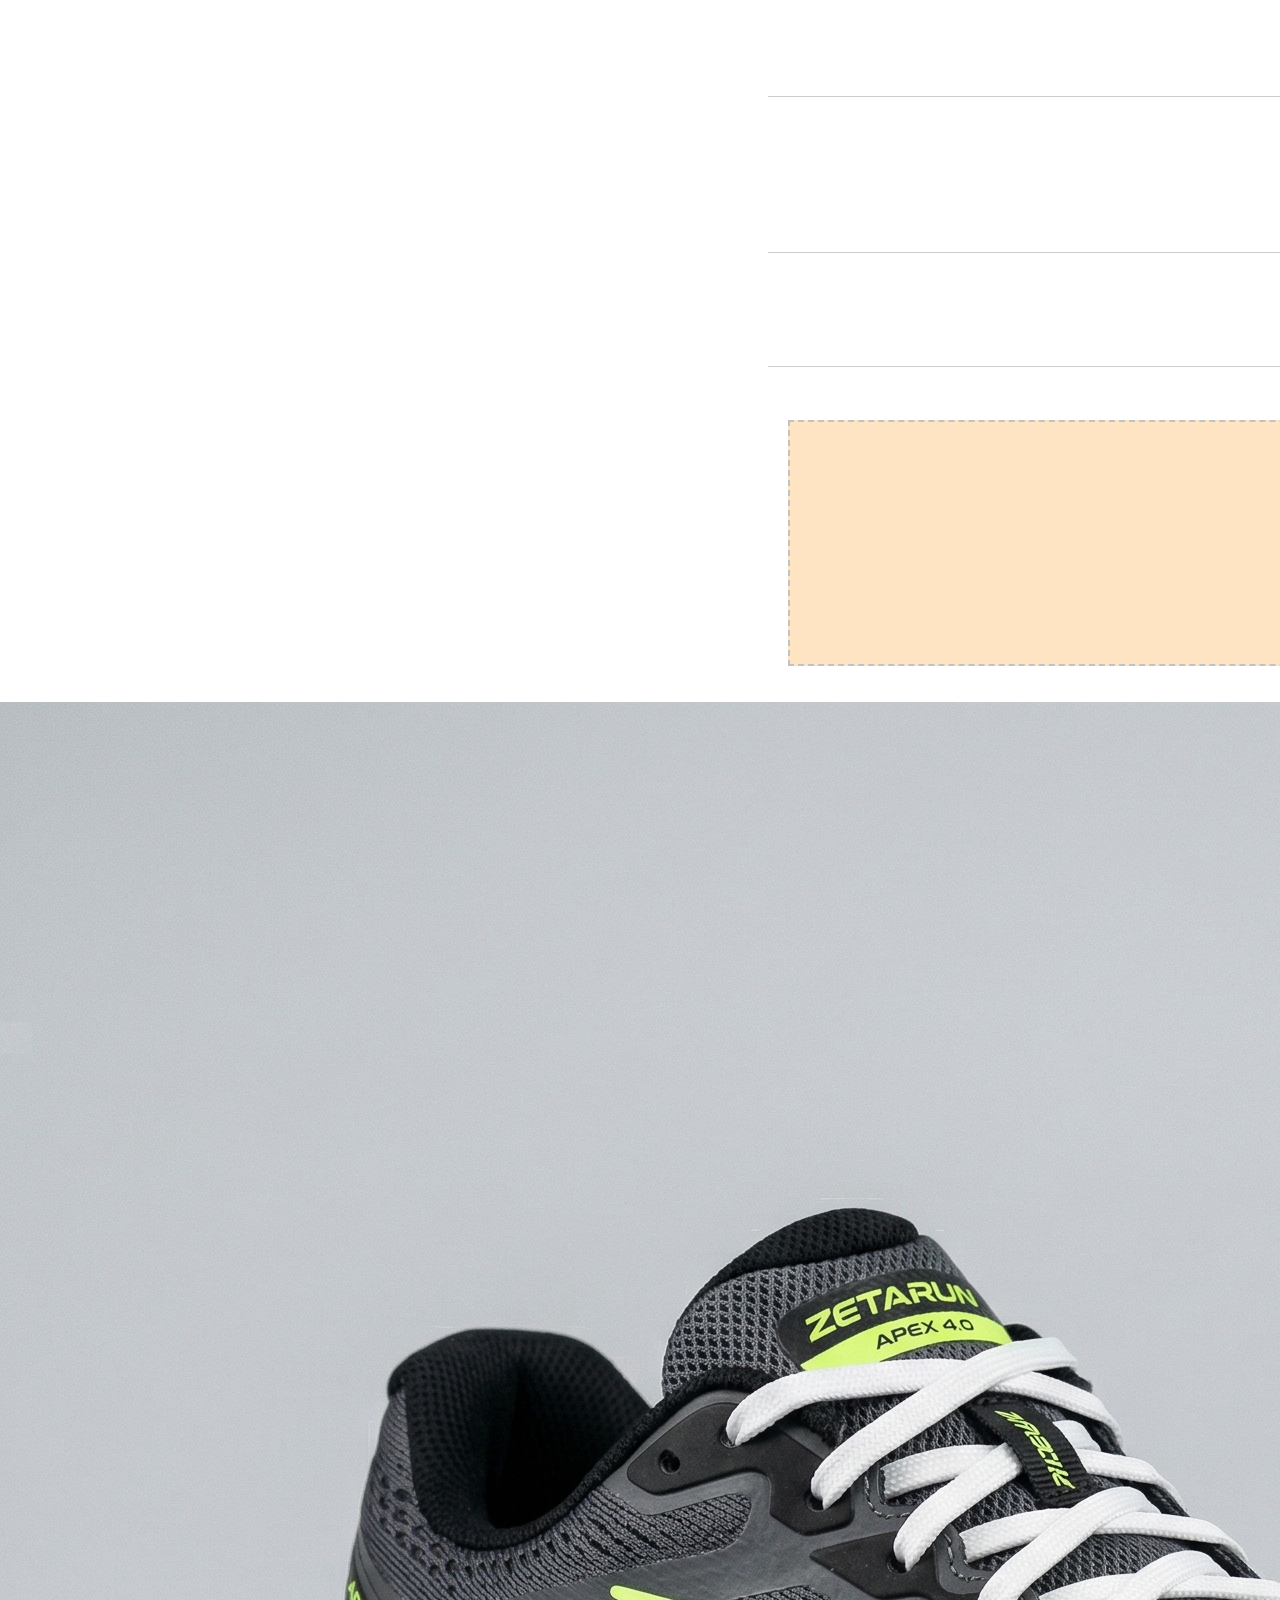
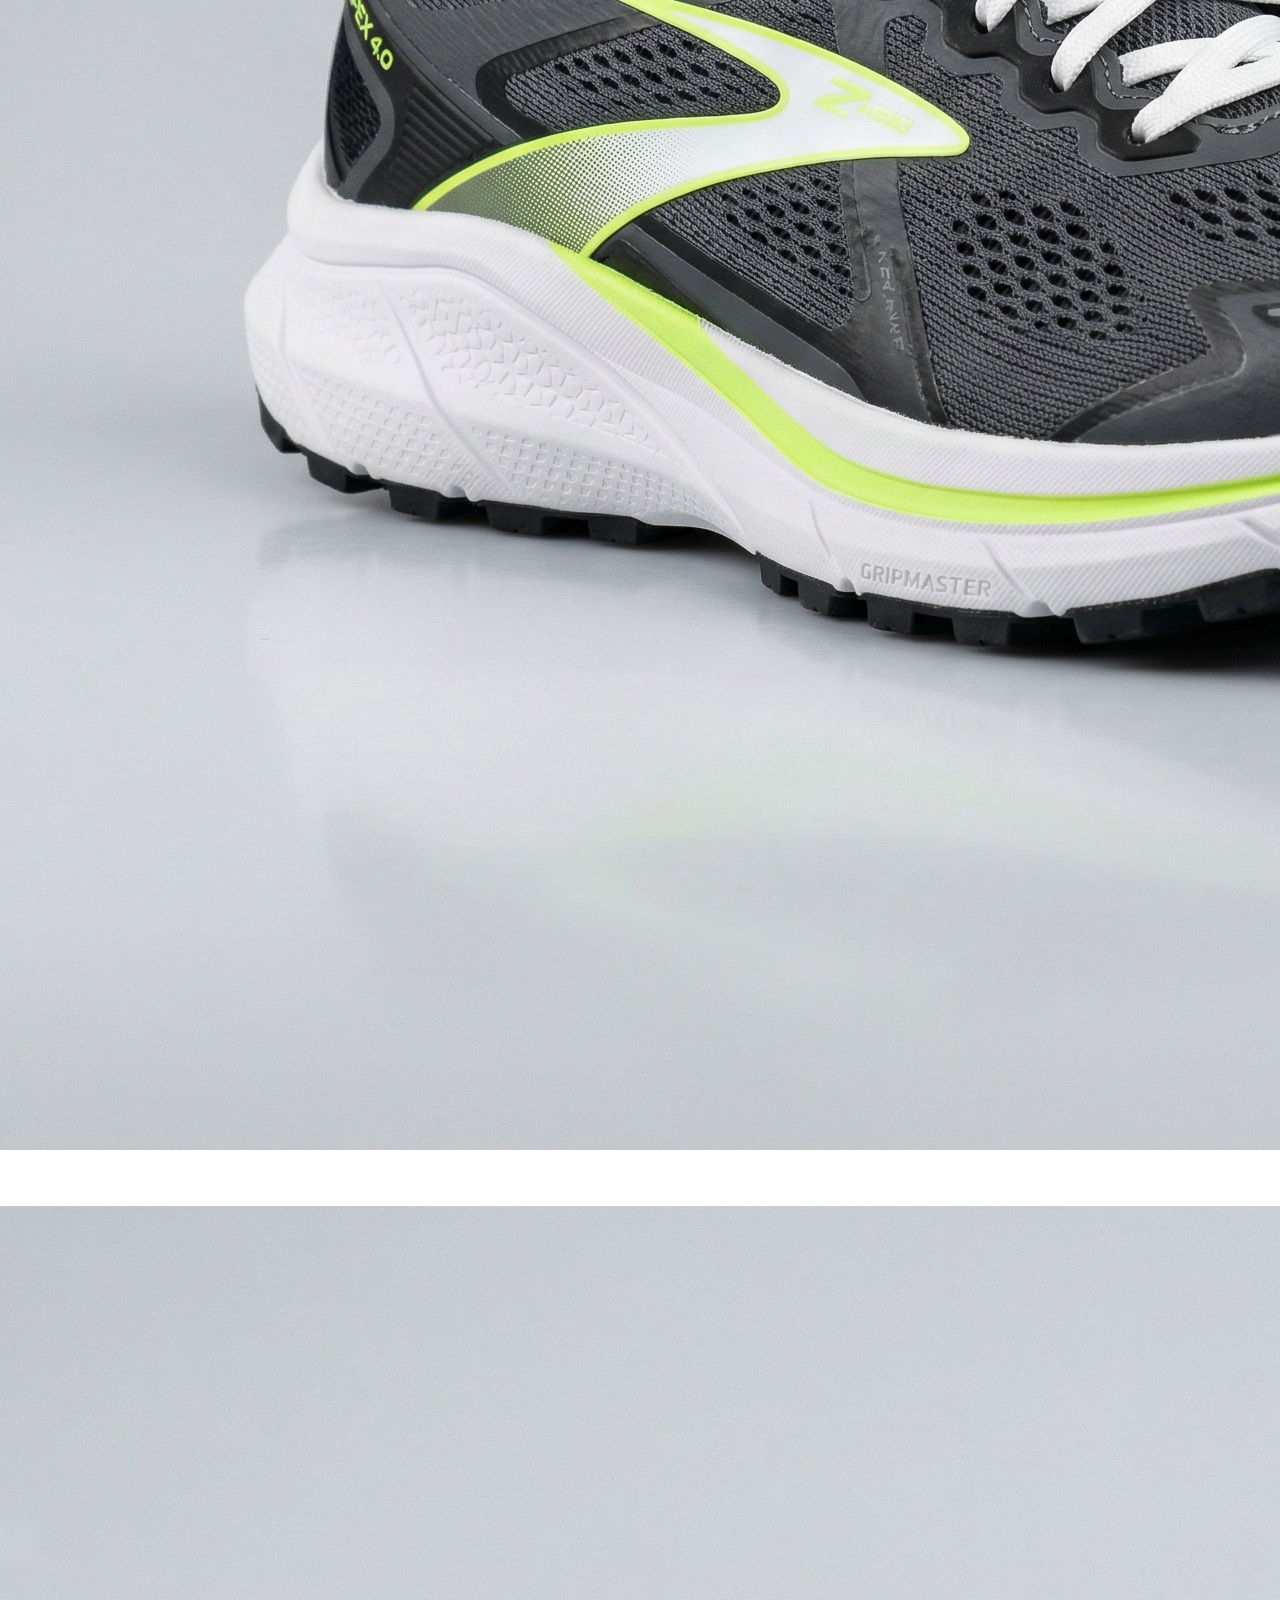
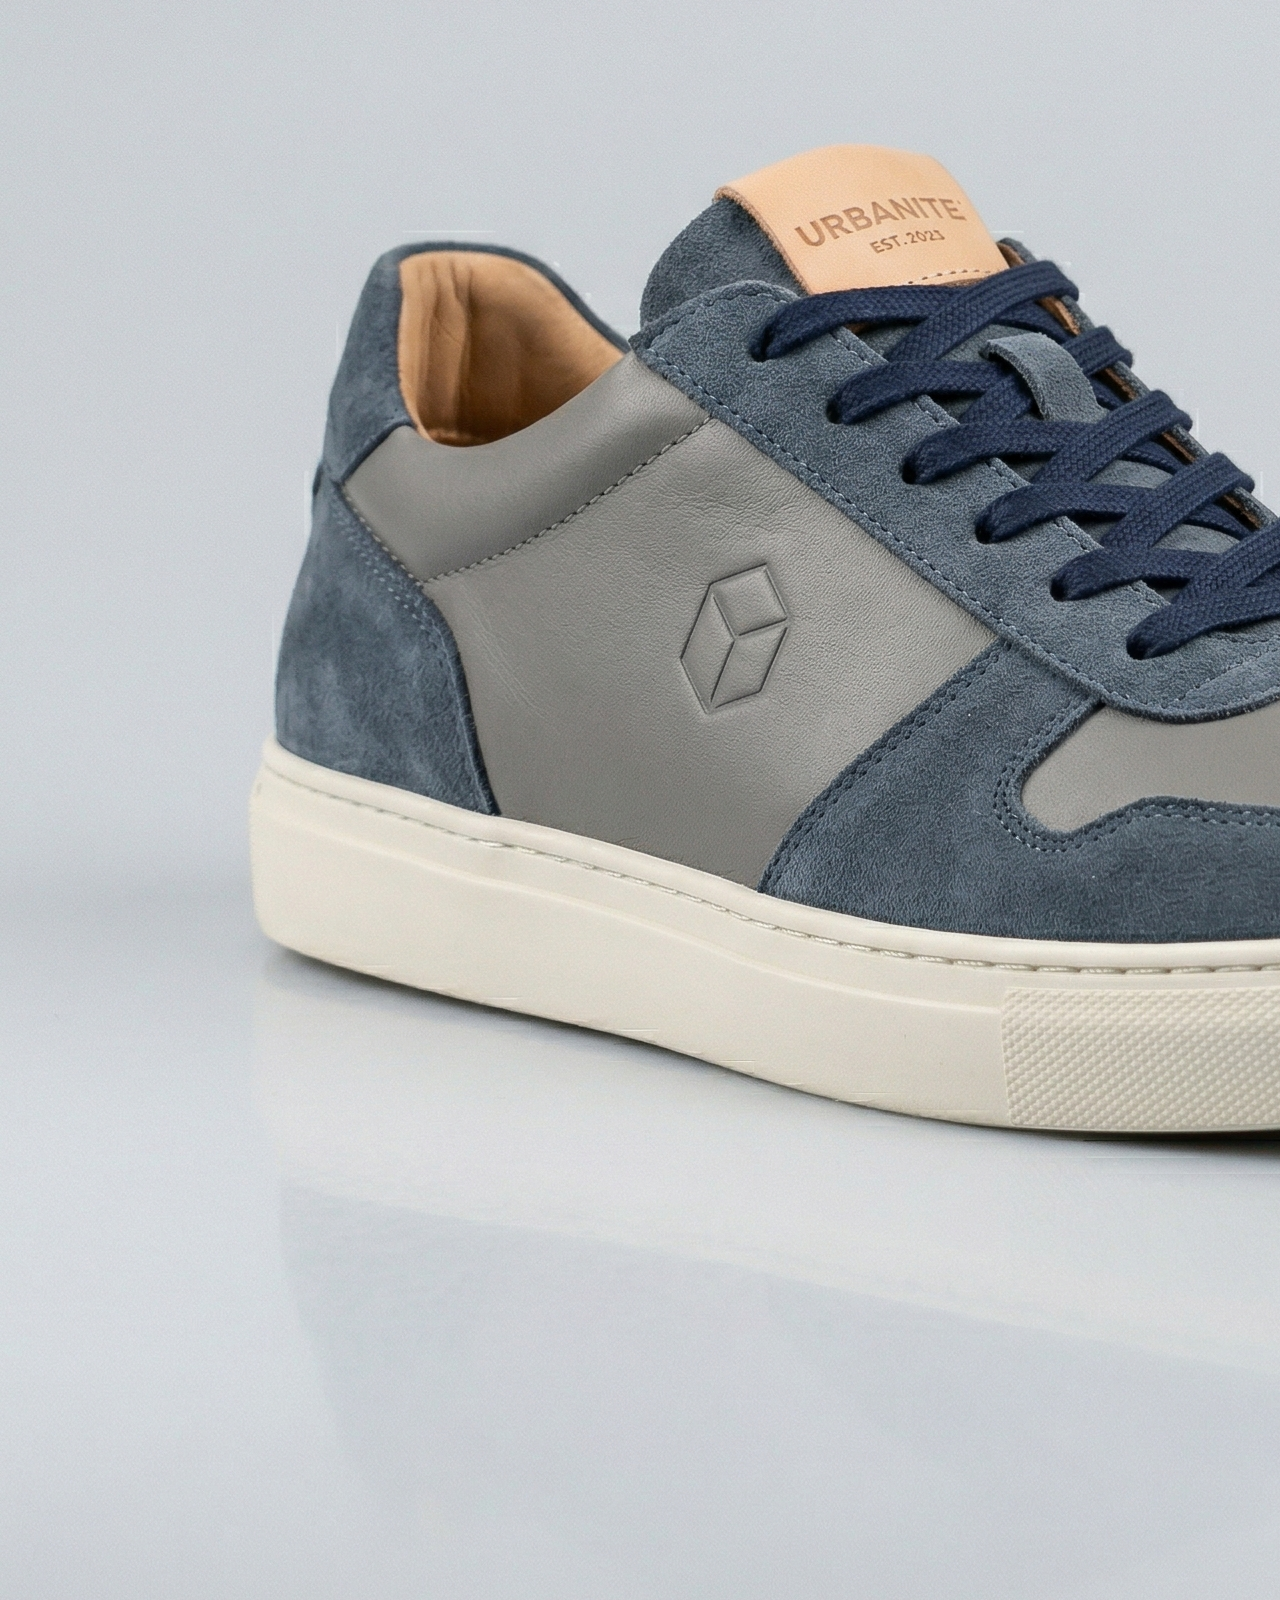
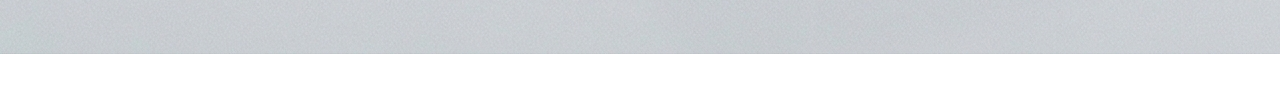
==== template/index.html @ f0427cb9 "Placed Template" ====
﻿<!DOCTYPE html>
<html lang="he" dir="rtl">

<head>
    <meta charset="utf-8"/>
    <title>lesson5</title>
    <meta name="viewport" content="width=device-width, initial-scale=1.0, user-scalable=yes">

    <!-- CSS -->
    <link href="styles/reset.css" rel="stylesheet"/>
    <link href="styles/myStyle.css" rel="stylesheet"/>
</head>

<body>
<div id="container">
    <section id="nested elements">
    <h1>אלמנטים מקוננים</h1>
    <div id="first-div">
        <p>הטקסט באלמנט הראשון</p>
        <div id="second-div">
            <p>הטקסט באלמנט השני</p>
            <div id="third-div">
                <p>הטקסט הפנימי ביותר</p>
            </div>
        </div>
    </div>
    <p>טקסט מחוץ לקופסאות</p>

    <hr>
    <h2>תרגיל 1 - אלמנטים מקוננים</h2>
    <div class="pricing-container">

        <div class="card basic">
            <h2>חבילה בסיסית</h2>
            <p>גישה מוגבלת לחלק מהתכנים.</p>
            <button>בחר חבילה</button>
        </div>

        <div class="card premium">
            <h2>חבילת פרימיום</h2>
            <p>גישה <span>מלאה</span> לכל התכנים!</p>
            <button>בחר חבילה</button>
        </div>
    </div>
    </section>
    
    
    <section id="display-position-zindex">
        <hr>
        <h1>3 כלים לעימוד אלמנטים</h1>
        <h2>תרגיל 2 - 3 כלים לעימוד אלמנטים</h2>
        <div class="avatar-container">
            <div class="profile-pic">😀</div>
            <div class="vip-badge">VIP</div>
        </div>

        <div class="user-details">
            <span class="name">ישראל ישראלי</span>
            <span class="role">מנהל מערכת</span>
        </div>
    </section>
    
    <section id="box model">
    <hr>
    <h1>מודל הקופסה</h1>
    <div class="bg">
        <div class="box">
            <div class="content">
                אזור התוכן (Content)
            </div>
        </div>
    </div>
        
        <h2>תרגיל 3 - מודל הקופסה</h2>
        <div class="store-layout">

            <div class="product-card">
                <img src="images/runningShoe.png" alt="נעל ספורט">
                <h3>נעלי ריצה Pro</h3>
                <p>₪299</p>
                <button>הוסף לעגלה</button>
            </div>

            <div class="product-card">
                <img src="images/sneakersShoe.png" alt="נעל קז'ואל">
                <h3>סניקרס אורבניות</h3>
                <p>₪199</p>
                <button>הוסף לעגלה</button>
            </div>
     </div>
    </section>       
        
        
</div>
</body>
</html>
---- template/styles/myStyle.css ----
﻿/*אלמנטים מקוננים*/
/*
div{
  border:1px solid black;
}
*/

/*
div,p{
    background-color:orange;
}
*/

/*
#first-div p{
    color:orange;
}
*/

/*
#third-div{
    background-color: orange;
}
*/

/*
#first-div{
    background-color:orange;
}
*/

/*
div div div{
    background-color: orange;
}
*/






/* משימה 1: קינון */







/*3דרכים לעימוד */
/*משימה 2*/









/*מודל הקופסה*/
.bg{
    background-color:bisque;
    padding: 1px; 
    border: 2px dashed #bdc3c7;
    margin: 20px;
}

.box { 
    width: 250px;
    height: 100px;
    margin: 40px;    
    border: 10px solid #2c3e50;    
    padding: 20px;
    background-color: #3498db;
}

.content {
    background-color: #e74c3c;
    color: white;
    height: 100%;
    display: flex;
    align-items: center;
    justify-content: center;
    font-family: Arial, sans-serif;
    font-size: 1.2rem;
    font-weight: bold;
}

/*תרגיל 3 מודל הקופסה*/
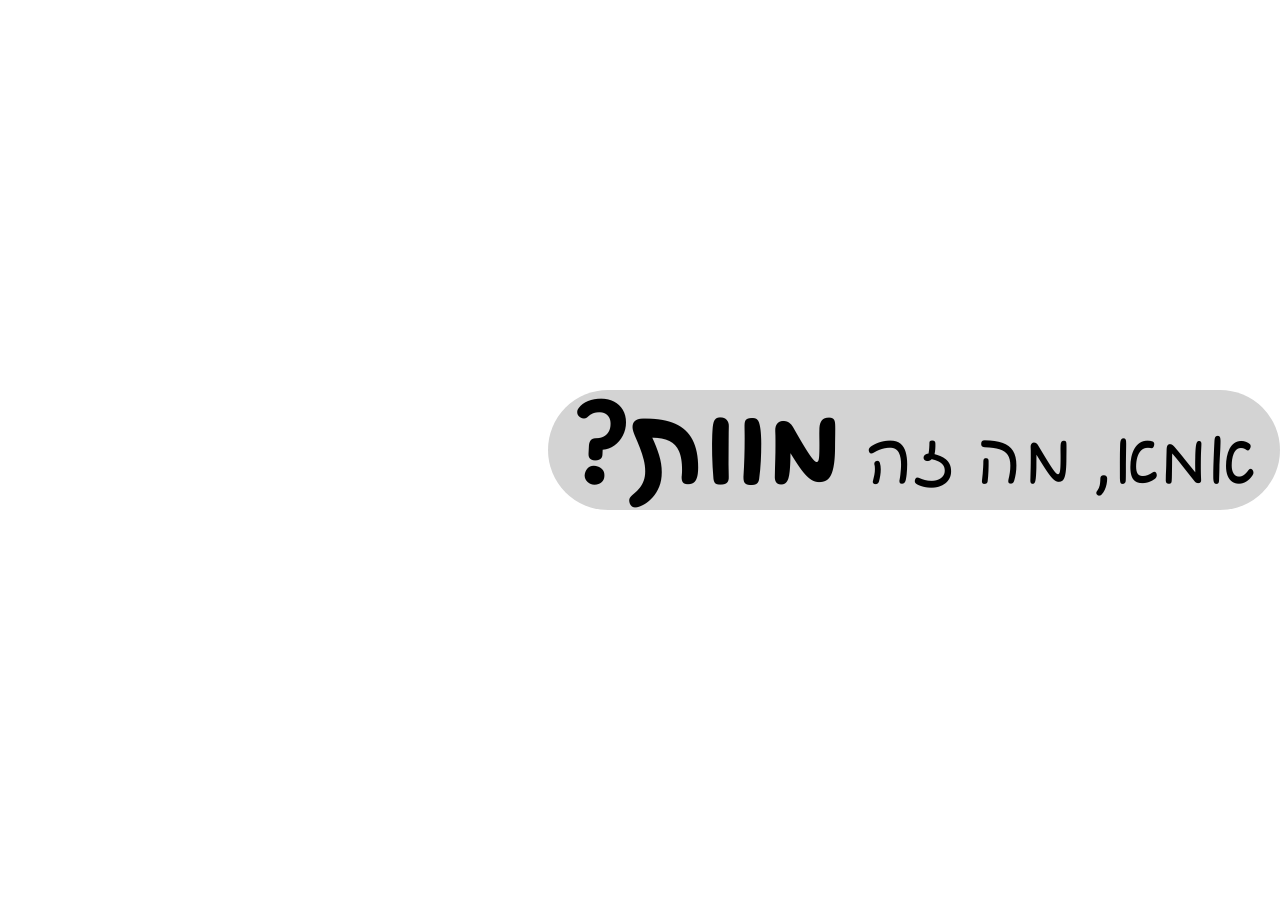
==== commit e0534073: "first hero mock" ====
--- a/template/index.html
+++ b/template/index.html
@@ -2,95 +2,24 @@
 <html lang="he" dir="rtl">
 
 <head>
-    <meta charset="utf-8"/>
+    <meta charset="utf-8" />
     <title>lesson5</title>
     <meta name="viewport" content="width=device-width, initial-scale=1.0, user-scalable=yes">
 
     <!-- CSS -->
-    <link href="styles/reset.css" rel="stylesheet"/>
-    <link href="styles/myStyle.css" rel="stylesheet"/>
+    <link href="styles/reset.css" rel="stylesheet" />
+    <link href="styles/myStyle.css" rel="stylesheet" />
 </head>
 
 <body>
-<div id="container">
-    <section id="nested elements">
-    <h1>אלמנטים מקוננים</h1>
-    <div id="first-div">
-        <p>הטקסט באלמנט הראשון</p>
-        <div id="second-div">
-            <p>הטקסט באלמנט השני</p>
-            <div id="third-div">
-                <p>הטקסט הפנימי ביותר</p>
+    <main>
+        <section id="hero">
+            <div id="QuestionBubble">
+                אמא, מה זה
+                <span id="bubbleTopic">מוות?</span>
             </div>
-        </div>
-    </div>
-    <p>טקסט מחוץ לקופסאות</p>
+        </section>
+    </main>
+</body>
 
-    <hr>
-    <h2>תרגיל 1 - אלמנטים מקוננים</h2>
-    <div class="pricing-container">
-
-        <div class="card basic">
-            <h2>חבילה בסיסית</h2>
-            <p>גישה מוגבלת לחלק מהתכנים.</p>
-            <button>בחר חבילה</button>
-        </div>
-
-        <div class="card premium">
-            <h2>חבילת פרימיום</h2>
-            <p>גישה <span>מלאה</span> לכל התכנים!</p>
-            <button>בחר חבילה</button>
-        </div>
-    </div>
-    </section>
-    
-    
-    <section id="display-position-zindex">
-        <hr>
-        <h1>3 כלים לעימוד אלמנטים</h1>
-        <h2>תרגיל 2 - 3 כלים לעימוד אלמנטים</h2>
-        <div class="avatar-container">
-            <div class="profile-pic">😀</div>
-            <div class="vip-badge">VIP</div>
-        </div>
-
-        <div class="user-details">
-            <span class="name">ישראל ישראלי</span>
-            <span class="role">מנהל מערכת</span>
-        </div>
-    </section>
-    
-    <section id="box model">
-    <hr>
-    <h1>מודל הקופסה</h1>
-    <div class="bg">
-        <div class="box">
-            <div class="content">
-                אזור התוכן (Content)
-            </div>
-        </div>
-    </div>
-        
-        <h2>תרגיל 3 - מודל הקופסה</h2>
-        <div class="store-layout">
-
-            <div class="product-card">
-                <img src="images/runningShoe.png" alt="נעל ספורט">
-                <h3>נעלי ריצה Pro</h3>
-                <p>₪299</p>
-                <button>הוסף לעגלה</button>
-            </div>
-
-            <div class="product-card">
-                <img src="images/sneakersShoe.png" alt="נעל קז'ואל">
-                <h3>סניקרס אורבניות</h3>
-                <p>₪199</p>
-                <button>הוסף לעגלה</button>
-            </div>
-     </div>
-    </section>       
-        
-        
-</div>
-</body>
 </html>
--- a/template/styles/myStyle.css
+++ b/template/styles/myStyle.css
@@ -1,93 +1,25 @@
-﻿/*אלמנטים מקוננים*/
-/*
-div{
-  border:1px solid black;
-}
-*/
+﻿@import url('https://fonts.googleapis.com/css2?family=Playpen+Sans+Hebrew:wght@100..800&display=swap');
 
-/*
-div,p{
-    background-color:orange;
-}
-*/
-
-/*
-#first-div p{
-    color:orange;
-}
-*/
-
-/*
-#third-div{
-    background-color: orange;
-}
-*/
-
-/*
-#first-div{
-    background-color:orange;
-}
-*/
-
-/*
-div div div{
-    background-color: orange;
-}
-*/
-
-
-
-
-
-
-/* משימה 1: קינון */
-
-
-
-
-
-
-
-/*3דרכים לעימוד */
-/*משימה 2*/
-
-
-
-
-
-
-
-
-
-/*מודל הקופסה*/
-.bg{
-    background-color:bisque;
-    padding: 1px; 
-    border: 2px dashed #bdc3c7;
-    margin: 20px;
+#hero {
+    width: 100vw;
+    height: 100vh;
+    align-content: center;
+    justify-content: center;
 }
 
-.box { 
-    width: 250px;
-    height: 100px;
-    margin: 40px;    
-    border: 10px solid #2c3e50;    
-    padding: 20px;
-    background-color: #3498db;
+#QuestionBubble {
+    display: inline-block;
+    font-family: "Playpen Sans Hebrew";
+    font-size: 72px;
+
+    padding: 6px 24px;
+    background: lightgray;
+    border-radius: 100px;
 }
 
-.content {
-    background-color: #e74c3c;
-    color: white;
-    height: 100%;
-    display: flex;
-    align-items: center;
-    justify-content: center;
-    font-family: Arial, sans-serif;
-    font-size: 1.2rem;
+#bubbleTopic {
+    font-family: "Playpen Sans Hebrew";
+    color: black;
+    font-size: 108px;
     font-weight: bold;
-}
-
-/*תרגיל 3 מודל הקופסה*/
-
-
+}
